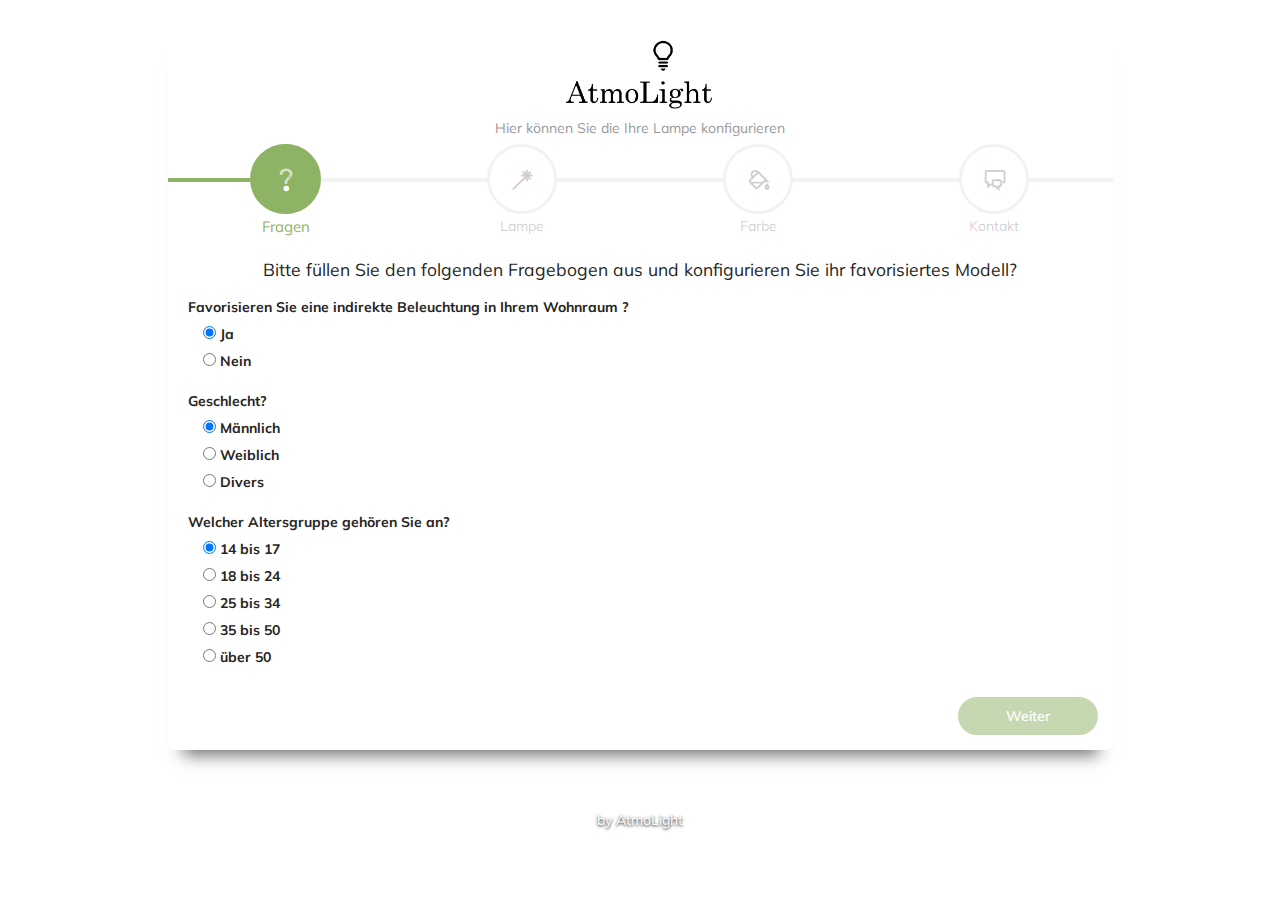
==== workshop.html @ 90f5ff33 "Create workshop.html" ====
<!doctype html>
<html lang="en">
<head>
	<meta charset="utf-8" />
	<meta http-equiv="X-UA-Compatible" content="IE=edge,chrome=1" />
	<link rel="icon" type="image/png" href="assets/img/favicon.png" />
	<title></title>
	<meta content='width=device-width, initial-scale=1.0, maximum-scale=1.0, user-scalable=0' name='viewport' />
    <meta name="viewport" content="width=device-width" />
    <link href="assets/css/bootstrap.min.css" rel="stylesheet" />
	<link href="assets/css/paper-bootstrap-wizard.css" rel="stylesheet" />
    <link href="https://netdna.bootstrapcdn.com/font-awesome/4.4.0/css/font-awesome.css" rel="stylesheet">
	<link href='https://fonts.googleapis.com/css?family=Muli:400,300' rel='stylesheet' type='text/css'>
	<style type="text/css">
		.form-check{
			padding-left: 15px;
		}
	</style>
	<link href="assets/css/themify-icons.css" rel="stylesheet">
	</head>
	<body>
	<div class="image-container set-full-height" style="background-image: url('assets/img/bg.png')">
	    <div class="container">
	        <div class="row">
		        <div class="col-sm-10 col-sm-offset-1">
		            <div class="wizard-container">
		                <div class="card wizard-card" data-color="red" id="wizard">
		                <form action="" method="">
		                    	<div class="wizard-header">
		                        	<div style="text-align: center;padding-bottom: 10px"><img src="assets/img/logos.png" width="150"></div>
		                        	
		                        	<p class="category">Hier können Sie die Ihre Lampe konfigurieren</p>
		                    	</div>
								<div class="wizard-navigation">
									<div class="progress-with-circle">
									    <div class="progress-bar" role="progressbar" aria-valuenow="1" aria-valuemin="1" aria-valuemax="4" style="width: 15%;"></div>
									</div>
									<ul>
										<li>
											<a href="#fragen" data-toggle="tab">
												<div class="icon-circle">
													<i class="ti-help"></i>
												</div>
												Fragen
											</a>
										</li>
			                            <li>
											<a href="#lampes" data-toggle="tab">
												<div class="icon-circle">
													<i class="ti-wand"></i>
												</div>
												Lampe
											</a>
										</li>
			                            <li>
											<a href="#farbe" data-toggle="tab">
												<div class="icon-circle">
													<i class="ti-paint-bucket"></i>
												</div>
												Farbe
											</a>
										</li>
			                            <li>
											<a href="#contact" data-toggle="tab">
												<div class="icon-circle">
													<i class="ti-comments"></i>
												</div>
												Kontakt
											</a>
										</li>
			                        </ul>
								</div>
		                        <div class="tab-content">
    	                        	<div class="tab-pane" id="fragen">
    	                                <h5 class="info-text">Bitte füllen Sie den folgenden Fragebogen aus und konfigurieren Sie ihr favorisiertes Modell?</h5>
    	                                <div class="row">
    	                                    <div class="col-sm-12">
    	                                    	<div class="form-group">
    	                                    	  	<label>Favorisieren Sie eine indirekte Beleuchtung in Ihrem Wohnraum ?</label>
			                                    	<div class="form-check">
			                                    		<input class="form-check-input" type="radio" name="Favorisieren" id="ja" value="ja" checked>
			                                    	    <label class="form-check-label" for="ja">
			                                    	      Ja
			                                    	    </label>
			                                    	</div>
			                                    	<div class="form-check">
			                                    		<input class="form-check-input" type="radio" name="Favorisieren" id="nein" value="nein">
			                                    	    <label class="form-check-label" for="nein">
			                                    	      Nein
			                                    	    </label>
			                                    	</div>
			                                    </div>
			                                <div class="form-group">
    	                                    	  	<label>Geschlecht?</label>
			                                    	<div class="form-check">
			                                    		<input class="form-check-input" type="radio" name="Geschlecht" id="Männlich" value="Männlich" checked>
			                                    	    <label class="form-check-label" for="Männlich">
			                                    	      Männlich
			                                    	    </label>
			                                    	</div>
			                                    	<div class="form-check">
			                                    		<input class="form-check-input" type="radio" name="Geschlecht" id="Weiblich" value="Weiblich">
			                                    	    <label class="form-check-label" for="Weiblich">
			                                    	      Weiblich
			                                    	    </label>
			                                    	</div>
			                                    	<div class="form-check">
			                                    		<input class="form-check-input" type="radio" name="Geschlecht" id="Divers" value="Divers">
			                                    	    <label class="form-check-label" for="Divers">
			                                    	      Divers
			                                    	    </label>
			                                    	</div>
			                                </div> 
			                                <div class="form-group">
	                                    	  	<label>Welcher Altersgruppe gehören Sie an?</label>
		                                    	<div class="form-check">
		                                    		<input class="form-check-input" type="radio" name="Altersgruppe" id="one" value="14 bis 17" checked>
		                                    	    <label class="form-check-label" for="one">
		                                    	      14 bis 17
		                                    	    </label>
		                                    	</div>
		                                    	<div class="form-check">
		                                    		<input class="form-check-input" type="radio" name="Altersgruppe" id="two" value="18 bis 24">
		                                    	    <label class="form-check-label" for="two">
		                                    	      18 bis 24
		                                    	    </label>
		                                    	</div>
		                                    	<div class="form-check">
		                                    		<input class="form-check-input" type="radio" name="Altersgruppe" id="three" value="25 bis 34">
		                                    	    <label class="form-check-label" for="three">
		                                    	      25 bis 34
		                                    	    </label>
		                                    	</div>
		                                    	<div class="form-check">
		                                    		<input class="form-check-input" type="radio" name="Altersgruppe" id="four" value="35 bis 50">
		                                    	    <label class="form-check-label" for="four">
		                                    	      35 bis 50
		                                    	    </label>
		                                    	</div>
		                                    	<div class="form-check">
		                                    		<input class="form-check-input" type="radio" name="Altersgruppe" id="five" value="über 50">
		                                    	    <label class="form-check-label" for="five">
		                                    	      über 50
		                                    	    </label>
		                                    	</div>

		                                    </div> 			                                    
    	                                    </div>
    	                                </div>
    	                            </div>
		                        	<div class="tab-pane" id="lampes">
		                                <h5 class="info-text">Welches Modell gefällt Ihnen am besten?</h5>
		                                <div class="row">
		                                    <div class="col-sm-12">
		                                        <div class="col-sm-4">
													<div class="choice choix" data-toggle="wizard-radio" id="pic1">
		                                                <input type="radio" name="lampes" value="Må bra">
		                                                <div class="card card-checkboxes card-hover-effect">
		                                                    <img src="assets/img/Unbenannt.png" width="90" height="270">
															<p>Må bra</p>
		                                                </div>
		                                            </div>
		                                        </div>
		                                        <div class="col-sm-4">
													<div class="choice choix" data-toggle="wizard-radio" id="pic2">
		                                                <input type="radio" name="lampes" value="Skog">
		                                                <div class="card card-checkboxes card-hover-effect">
		                                                    <img src="assets/img/Unbenannt2.png" width="90" height="270">
															<p>Skog</p>
		                                                </div>
		                                            </div>
		                                        </div>
		                                        <div class="col-sm-4">
													<div class="choice choix" data-toggle="wizard-radio" id="pic3">
		                                                <input type="radio" name="lampes" value="Träd">
		                                                <div class="card card-checkboxes card-hover-effect">
		                                                    <img src="assets/img/Unbenannt3.png" width="90" height="270">
															<p>Träd</p>
		                                                </div>
		                                            </div>
		                                        </div>
		                                    </div>
		                                </div>
		                            </div>
		                            <div class="tab-pane" id="farbe">
		                                <div class="row">
		                                    <div class="col-sm-12">
		                                        <div class="col-sm-4"  id="mychoice" style="margin-top: 50px"></div>
		                                        <div class="col-sm-8">
		                               			 <h5 class="info-text">Welche Farbe soll der Lampenschirm haben?</h5>
			                                        <div class="col-sm-4">
														<div class="choice head" data-toggle="wizard-radio">
			                                                <input type="radio" name="headcolor" value="Grau">
			                                                <div class="card card-checkboxes card-hover-effect">
			                                                    <img src="assets/img/Grau.jpg" width="80" height="80">
																<p>Grau</p>
			                                                </div>
			                                            </div>
			                                        </div>
			                                        <div class="col-sm-4">
														<div class="choice head" data-toggle="wizard-radio">
			                                                <input type="radio" name="headcolor" value="Beige">
			                                                <div class="card card-checkboxes card-hover-effect">
			                                                    <img src="assets/img/Beige.jpg" width="80" height="80">
																<p>Beige</p>
			                                                </div>
			                                            </div>
			                                        </div>
			                                        <div class="col-sm-4">
														<div class="choice head" data-toggle="wizard-radio">
			                                                <input type="radio" name="headcolor" value="Weiß">
			                                                <div class="card card-checkboxes card-hover-effect">
			                                                    <img src="assets/img/Weiß.jpg" width="80" height="80">
																<p>Weiß</p>
			                                                </div>
			                                            </div>
			                                        </div>
		                                		<h5 class="info-text">Welche Holzart favorisieren Sie? </h5>
			                                        <div class="col-sm-4">
														<div class="choice leg" data-toggle="wizard-radio">
			                                                <input type="radio" name="legcolor" value="Rosenholz">
			                                                <div class="card card-checkboxes card-hover-effect">
			                                                    <img src="assets/img/Rosenholz.jpg" width="80" height="80">
																<p>Rosenholz</p>
			                                                </div>
			                                            </div>
			                                        </div>
			                                        <div class="col-sm-4">
														<div class="choice leg" data-toggle="wizard-radio">
			                                                <input type="radio" name="legcolor" value="Walnussholz">
			                                                <div class="card card-checkboxes card-hover-effect">
			                                                    <img src="assets/img/Walnussholz.jpg" width="80" height="80">
																<p>Walnussholz</p>
			                                                </div>
			                                            </div>
			                                        </div>
			                                        <div class="col-sm-4">
														<div class="choice leg" data-toggle="wizard-radio">
			                                                <input type="radio" name="legcolor" value="Kirschholz">
			                                                <div class="card card-checkboxes card-hover-effect">
			                                                    <img src="assets/img/Kirschholz.jpg" width="80" height="80">
																<p>Kirschholz</p>
			                                                </div>
			                                            </div>
			                                        </div>
		                                        </div>
		                                    </div>
		                                </div>
		                            </div>
		                            <div class="tab-pane" id="contact">
		                                <div class="row">
		                                    <h5 class="info-text"> Erhalten Sie ein individuelles Angebot. </h5>
		                                    <h5 class="info-text">
		                                    	
		                                    </h5>
		                                    <div class="col-sm-4 col-sm-offset-1">
		                                    	<div><label style="padding-right: 5px">Modell : </label><span style="color: #9A9A9A;font-size: 16px;padding-right: 25px" id="lmp"></span></div>
		                                    	<div><label style="padding-right: 5px">Farbe Lampenschrim : </label> <span style="color: #9A9A9A;font-size: 16px;padding-right: 25px" id="lf"></span></div>
		                                    	<div><label style="padding-right: 5px">Holzart Lampenstativ : </label> <span style="color: #9A9A9A;font-size: 16px;padding-right: 25px" id="hf"></span></div>
		                                        <div class="form-group">
		                                        	<br>
		                                            <label>Name</label>
		                                            <input type="text" name="name" id="name" class="form-control" placeholder="Name">
		                                        </div>
		                                        <div class="form-group">
		                                            <label>Email</label>
		                                            <input type="email" name="email" id="email" class="form-control" placeholder="E-mail">
		                                        </div>
		                                        <div class="form-group">
		                                            <input type="checkbox" name="newsletter" id="newsletter" value="true"> 
													<label for="newsletter"> Newsletter</label>
		                                        </div>
		                                    </div>
		                                    <div class="col-sm-4 col-sm-offset-1">
		                                    	<div id="finalProduct"></div>
		                                    </div>
		                                </div>
		                            </div>
		                        </div>
		                        <div class="wizard-footer">
	                            	<div class="pull-right">
	                                    <input type='button' class='btn btn-next btn-fill btn-danger btn-wd' name='next' disabled="disabled" value='Weiter' />
	                                    <input type='button' class='btn btn-finish btn-fill btn-danger btn-wd finish' name='finish' disabled="disabled" value='Beenden' />
									</div>
	                                <div class="pull-left">
	                                    <input type='button' class='btn btn-previous btn-default btn-wd' name='previous' value='Zurück' />
	                                </div>
	                                <div class="clearfix"></div>
		                        </div>
		                    </form>
		                </div>
		            </div> 
		        </div>
	        </div> 
	    </div> 
		<div class="footer">
	        <div class="container text-center">
	             by AtmoLight</a>
	        </div>
	    </div>
	</div>
</body>

	<script src="assets/js/jquery-2.2.4.min.js" type="text/javascript"></script>
	<script src="assets/js/bootstrap.min.js" type="text/javascript"></script>
	<script src="assets/js/jquery.bootstrap.wizard.js" type="text/javascript"></script>
	<script src="assets/js/paper-bootstrap-wizard.js" type="text/javascript"></script>
	<script src="assets/js/jquery.validate.min.js" type="text/javascript"></script>

</html>
---- assets/css/themify-icons.css ----
@font-face {
	font-family: 'themify';
	src:url('../fonts/themify.eot?-fvbane');
	src:url('../fonts/themify.eot?#iefix-fvbane') format('embedded-opentype'),
		url('../fonts/themify.woff?-fvbane') format('woff'),
		url('../fonts/themify.ttf?-fvbane') format('truetype'),
		url('../fonts/themify.svg?-fvbane#themify') format('svg');
	font-weight: normal;
	font-style: normal;
}

[class^="ti-"], [class*=" ti-"] {
	font-family: 'themify';
	speak: none;
	font-style: normal;
	font-weight: bold;
	font-variant: normal;
	text-transform: none;
	line-height: 1;

	/* Better Font Rendering =========== */
	-webkit-font-smoothing: antialiased;
	-moz-osx-font-smoothing: grayscale;
}

.ti-wand:before {
	content: "\e600";
}
.ti-volume:before {
	content: "\e601";
}
.ti-user:before {
	content: "\e602";
}
.ti-unlock:before {
	content: "\e603";
}
.ti-unlink:before {
	content: "\e604";
}
.ti-trash:before {
	content: "\e605";
}
.ti-thought:before {
	content: "\e606";
}
.ti-target:before {
	content: "\e607";
}
.ti-tag:before {
	content: "\e608";
}
.ti-tablet:before {
	content: "\e609";
}
.ti-star:before {
	content: "\e60a";
}
.ti-spray:before {
	content: "\e60b";
}
.ti-signal:before {
	content: "\e60c";
}
.ti-shopping-cart:before {
	content: "\e60d";
}
.ti-shopping-cart-full:before {
	content: "\e60e";
}
.ti-settings:before {
	content: "\e60f";
}
.ti-search:before {
	content: "\e610";
}
.ti-zoom-in:before {
	content: "\e611";
}
.ti-zoom-out:before {
	content: "\e612";
}
.ti-cut:before {
	content: "\e613";
}
.ti-ruler:before {
	content: "\e614";
}
.ti-ruler-pencil:before {
	content: "\e615";
}
.ti-ruler-alt:before {
	content: "\e616";
}
.ti-bookmark:before {
	content: "\e617";
}
.ti-bookmark-alt:before {
	content: "\e618";
}
.ti-reload:before {
	content: "\e619";
}
.ti-plus:before {
	content: "\e61a";
}
.ti-pin:before {
	content: "\e61b";
}
.ti-pencil:before {
	content: "\e61c";
}
.ti-pencil-alt:before {
	content: "\e61d";
}
.ti-paint-roller:before {
	content: "\e61e";
}
.ti-paint-bucket:before {
	content: "\e61f";
}
.ti-na:before {
	content: "\e620";
}
.ti-mobile:before {
	content: "\e621";
}
.ti-minus:before {
	content: "\e622";
}
.ti-medall:before {
	content: "\e623";
}
.ti-medall-alt:before {
	content: "\e624";
}
.ti-marker:before {
	content: "\e625";
}
.ti-marker-alt:before {
	content: "\e626";
}
.ti-arrow-up:before {
	content: "\e627";
}
.ti-arrow-right:before {
	content: "\e628";
}
.ti-arrow-left:before {
	content: "\e629";
}
.ti-arrow-down:before {
	content: "\e62a";
}
.ti-lock:before {
	content: "\e62b";
}
.ti-location-arrow:before {
	content: "\e62c";
}
.ti-link:before {
	content: "\e62d";
}
.ti-layout:before {
	content: "\e62e";
}
.ti-layers:before {
	content: "\e62f";
}
.ti-layers-alt:before {
	content: "\e630";
}
.ti-key:before {
	content: "\e631";
}
.ti-import:before {
	content: "\e632";
}
.ti-image:before {
	content: "\e633";
}
.ti-heart:before {
	content: "\e634";
}
.ti-heart-broken:before {
	content: "\e635";
}
.ti-hand-stop:before {
	content: "\e636";
}
.ti-hand-open:before {
	content: "\e637";
}
.ti-hand-drag:before {
	content: "\e638";
}
.ti-folder:before {
	content: "\e639";
}
.ti-flag:before {
	content: "\e63a";
}
.ti-flag-alt:before {
	content: "\e63b";
}
.ti-flag-alt-2:before {
	content: "\e63c";
}
.ti-eye:before {
	content: "\e63d";
}
.ti-export:before {
	content: "\e63e";
}
.ti-exchange-vertical:before {
	content: "\e63f";
}
.ti-desktop:before {
	content: "\e640";
}
.ti-cup:before {
	content: "\e641";
}
.ti-crown:before {
	content: "\e642";
}
.ti-comments:before {
	content: "\e643";
}
.ti-comment:before {
	content: "\e644";
}
.ti-comment-alt:before {
	content: "\e645";
}
.ti-close:before {
	content: "\e646";
}
.ti-clip:before {
	content: "\e647";
}
.ti-angle-up:before {
	content: "\e648";
}
.ti-angle-right:before {
	content: "\e649";
}
.ti-angle-left:before {
	content: "\e64a";
}
.ti-angle-down:before {
	content: "\e64b";
}
.ti-check:before {
	content: "\e64c";
}
.ti-check-box:before {
	content: "\e64d";
}
.ti-camera:before {
	content: "\e64e";
}
.ti-announcement:before {
	content: "\e64f";
}
.ti-brush:before {
	content: "\e650";
}
.ti-briefcase:before {
	content: "\e651";
}
.ti-bolt:before {
	content: "\e652";
}
.ti-bolt-alt:before {
	content: "\e653";
}
.ti-blackboard:before {
	content: "\e654";
}
.ti-bag:before {
	content: "\e655";
}
.ti-move:before {
	content: "\e656";
}
.ti-arrows-vertical:before {
	content: "\e657";
}
.ti-arrows-horizontal:before {
	content: "\e658";
}
.ti-fullscreen:before {
	content: "\e659";
}
.ti-arrow-top-right:before {
	content: "\e65a";
}
.ti-arrow-top-left:before {
	content: "\e65b";
}
.ti-arrow-circle-up:before {
	content: "\e65c";
}
.ti-arrow-circle-right:before {
	content: "\e65d";
}
.ti-arrow-circle-left:before {
	content: "\e65e";
}
.ti-arrow-circle-down:before {
	content: "\e65f";
}
.ti-angle-double-up:before {
	content: "\e660";
}
.ti-angle-double-right:before {
	content: "\e661";
}
.ti-angle-double-left:before {
	content: "\e662";
}
.ti-angle-double-down:before {
	content: "\e663";
}
.ti-zip:before {
	content: "\e664";
}
.ti-world:before {
	content: "\e665";
}
.ti-wheelchair:before {
	content: "\e666";
}
.ti-view-list:before {
	content: "\e667";
}
.ti-view-list-alt:before {
	content: "\e668";
}
.ti-view-grid:before {
	content: "\e669";
}
.ti-uppercase:before {
	content: "\e66a";
}
.ti-upload:before {
	content: "\e66b";
}
.ti-underline:before {
	content: "\e66c";
}
.ti-truck:before {
	content: "\e66d";
}
.ti-timer:before {
	content: "\e66e";
}
.ti-ticket:before {
	content: "\e66f";
}
.ti-thumb-up:before {
	content: "\e670";
}
.ti-thumb-down:before {
	content: "\e671";
}
.ti-text:before {
	content: "\e672";
}
.ti-stats-up:before {
	content: "\e673";
}
.ti-stats-down:before {
	content: "\e674";
}
.ti-split-v:before {
	content: "\e675";
}
.ti-split-h:before {
	content: "\e676";
}
.ti-smallcap:before {
	content: "\e677";
}
.ti-shine:before {
	content: "\e678";
}
.ti-shift-right:before {
	content: "\e679";
}
.ti-shift-left:before {
	content: "\e67a";
}
.ti-shield:before {
	content: "\e67b";
}
.ti-notepad:before {
	content: "\e67c";
}
.ti-server:before {
	content: "\e67d";
}
.ti-quote-right:before {
	content: "\e67e";
}
.ti-quote-left:before {
	content: "\e67f";
}
.ti-pulse:before {
	content: "\e680";
}
.ti-printer:before {
	content: "\e681";
}
.ti-power-off:before {
	content: "\e682";
}
.ti-plug:before {
	content: "\e683";
}
.ti-pie-chart:before {
	content: "\e684";
}
.ti-paragraph:before {
	content: "\e685";
}
.ti-panel:before {
	content: "\e686";
}
.ti-package:before {
	content: "\e687";
}
.ti-music:before {
	content: "\e688";
}
.ti-music-alt:before {
	content: "\e689";
}
.ti-mouse:before {
	content: "\e68a";
}
.ti-mouse-alt:before {
	content: "\e68b";
}
.ti-money:before {
	content: "\e68c";
}
.ti-microphone:before {
	content: "\e68d";
}
.ti-menu:before {
	content: "\e68e";
}
.ti-menu-alt:before {
	content: "\e68f";
}
.ti-map:before {
	content: "\e690";
}
.ti-map-alt:before {
	content: "\e691";
}
.ti-loop:before {
	content: "\e692";
}
.ti-location-pin:before {
	content: "\e693";
}
.ti-list:before {
	content: "\e694";
}
.ti-light-bulb:before {
	content: "\e695";
}
.ti-Italic:before {
	content: "\e696";
}
.ti-info:before {
	content: "\e697";
}
.ti-infinite:before {
	content: "\e698";
}
.ti-id-badge:before {
	content: "\e699";
}
.ti-hummer:before {
	content: "\e69a";
}
.ti-home:before {
	content: "\e69b";
}
.ti-help:before {
	content: "\e69c";
}
.ti-headphone:before {
	content: "\e69d";
}
.ti-harddrives:before {
	content: "\e69e";
}
.ti-harddrive:before {
	content: "\e69f";
}
.ti-gift:before {
	content: "\e6a0";
}
.ti-game:before {
	content: "\e6a1";
}
.ti-filter:before {
	content: "\e6a2";
}
.ti-files:before {
	content: "\e6a3";
}
.ti-file:before {
	content: "\e6a4";
}
.ti-eraser:before {
	content: "\e6a5";
}
.ti-envelope:before {
	content: "\e6a6";
}
.ti-download:before {
	content: "\e6a7";
}
.ti-direction:before {
	content: "\e6a8";
}
.ti-direction-alt:before {
	content: "\e6a9";
}
.ti-dashboard:before {
	content: "\e6aa";
}
.ti-control-stop:before {
	content: "\e6ab";
}
.ti-control-shuffle:before {
	content: "\e6ac";
}
.ti-control-play:before {
	content: "\e6ad";
}
.ti-control-pause:before {
	content: "\e6ae";
}
.ti-control-forward:before {
	content: "\e6af";
}
.ti-control-backward:before {
	content: "\e6b0";
}
.ti-cloud:before {
	content: "\e6b1";
}
.ti-cloud-up:before {
	content: "\e6b2";
}
.ti-cloud-down:before {
	content: "\e6b3";
}
.ti-clipboard:before {
	content: "\e6b4";
}
.ti-car:before {
	content: "\e6b5";
}
.ti-calendar:before {
	content: "\e6b6";
}
.ti-book:before {
	content: "\e6b7";
}
.ti-bell:before {
	content: "\e6b8";
}
.ti-basketball:before {
	content: "\e6b9";
}
.ti-bar-chart:before {
	content: "\e6ba";
}
.ti-bar-chart-alt:before {
	content: "\e6bb";
}
.ti-back-right:before {
	content: "\e6bc";
}
.ti-back-left:before {
	content: "\e6bd";
}
.ti-arrows-corner:before {
	content: "\e6be";
}
.ti-archive:before {
	content: "\e6bf";
}
.ti-anchor:before {
	content: "\e6c0";
}
.ti-align-right:before {
	content: "\e6c1";
}
.ti-align-left:before {
	content: "\e6c2";
}
.ti-align-justify:before {
	content: "\e6c3";
}
.ti-align-center:before {
	content: "\e6c4";
}
.ti-alert:before {
	content: "\e6c5";
}
.ti-alarm-clock:before {
	content: "\e6c6";
}
.ti-agenda:before {
	content: "\e6c7";
}
.ti-write:before {
	content: "\e6c8";
}
.ti-window:before {
	content: "\e6c9";
}
.ti-widgetized:before {
	content: "\e6ca";
}
.ti-widget:before {
	content: "\e6cb";
}
.ti-widget-alt:before {
	content: "\e6cc";
}
.ti-wallet:before {
	content: "\e6cd";
}
.ti-video-clapper:before {
	content: "\e6ce";
}
.ti-video-camera:before {
	content: "\e6cf";
}
.ti-vector:before {
	content: "\e6d0";
}
.ti-themify-logo:before {
	content: "\e6d1";
}
.ti-themify-favicon:before {
	content: "\e6d2";
}
.ti-themify-favicon-alt:before {
	content: "\e6d3";
}
.ti-support:before {
	content: "\e6d4";
}
.ti-stamp:before {
	content: "\e6d5";
}
.ti-split-v-alt:before {
	content: "\e6d6";
}
.ti-slice:before {
	content: "\e6d7";
}
.ti-shortcode:before {
	content: "\e6d8";
}
.ti-shift-right-alt:before {
	content: "\e6d9";
}
.ti-shift-left-alt:before {
	content: "\e6da";
}
.ti-ruler-alt-2:before {
	content: "\e6db";
}
.ti-receipt:before {
	content: "\e6dc";
}
.ti-pin2:before {
	content: "\e6dd";
}
.ti-pin-alt:before {
	content: "\e6de";
}
.ti-pencil-alt2:before {
	content: "\e6df";
}
.ti-palette:before {
	content: "\e6e0";
}
.ti-more:before {
	content: "\e6e1";
}
.ti-more-alt:before {
	content: "\e6e2";
}
.ti-microphone-alt:before {
	content: "\e6e3";
}
.ti-magnet:before {
	content: "\e6e4";
}
.ti-line-double:before {
	content: "\e6e5";
}
.ti-line-dotted:before {
	content: "\e6e6";
}
.ti-line-dashed:before {
	content: "\e6e7";
}
.ti-layout-width-full:before {
	content: "\e6e8";
}
.ti-layout-width-default:before {
	content: "\e6e9";
}
.ti-layout-width-default-alt:before {
	content: "\e6ea";
}
.ti-layout-tab:before {
	content: "\e6eb";
}
.ti-layout-tab-window:before {
	content: "\e6ec";
}
.ti-layout-tab-v:before {
	content: "\e6ed";
}
.ti-layout-tab-min:before {
	content: "\e6ee";
}
.ti-layout-slider:before {
	content: "\e6ef";
}
.ti-layout-slider-alt:before {
	content: "\e6f0";
}
.ti-layout-sidebar-right:before {
	content: "\e6f1";
}
.ti-layout-sidebar-none:before {
	content: "\e6f2";
}
.ti-layout-sidebar-left:before {
	content: "\e6f3";
}
.ti-layout-placeholder:before {
	content: "\e6f4";
}
.ti-layout-menu:before {
	content: "\e6f5";
}
.ti-layout-menu-v:before {
	content: "\e6f6";
}
.ti-layout-menu-separated:before {
	content: "\e6f7";
}
.ti-layout-menu-full:before {
	content: "\e6f8";
}
.ti-layout-media-right-alt:before {
	content: "\e6f9";
}
.ti-layout-media-right:before {
	content: "\e6fa";
}
.ti-layout-media-overlay:before {
	content: "\e6fb";
}
.ti-layout-media-overlay-alt:before {
	content: "\e6fc";
}
.ti-layout-media-overlay-alt-2:before {
	content: "\e6fd";
}
.ti-layout-media-left-alt:before {
	content: "\e6fe";
}
.ti-layout-media-left:before {
	content: "\e6ff";
}
.ti-layout-media-center-alt:before {
	content: "\e700";
}
.ti-layout-media-center:before {
	content: "\e701";
}
.ti-layout-list-thumb:before {
	content: "\e702";
}
.ti-layout-list-thumb-alt:before {
	content: "\e703";
}
.ti-layout-list-post:before {
	content: "\e704";
}
.ti-layout-list-large-image:before {
	content: "\e705";
}
.ti-layout-line-solid:before {
	content: "\e706";
}
.ti-layout-grid4:before {
	content: "\e707";
}
.ti-layout-grid3:before {
	content: "\e708";
}
.ti-layout-grid2:before {
	content: "\e709";
}
.ti-layout-grid2-thumb:before {
	content: "\e70a";
}
.ti-layout-cta-right:before {
	content: "\e70b";
}
.ti-layout-cta-left:before {
	content: "\e70c";
}
.ti-layout-cta-center:before {
	content: "\e70d";
}
.ti-layout-cta-btn-right:before {
	content: "\e70e";
}
.ti-layout-cta-btn-left:before {
	content: "\e70f";
}
.ti-layout-column4:before {
	content: "\e710";
}
.ti-layout-column3:before {
	content: "\e711";
}
.ti-layout-column2:before {
	content: "\e712";
}
.ti-layout-accordion-separated:before {
	content: "\e713";
}
.ti-layout-accordion-merged:before {
	content: "\e714";
}
.ti-layout-accordion-list:before {
	content: "\e715";
}
.ti-ink-pen:before {
	content: "\e716";
}
.ti-info-alt:before {
	content: "\e717";
}
.ti-help-alt:before {
	content: "\e718";
}
.ti-headphone-alt:before {
	content: "\e719";
}
.ti-hand-point-up:before {
	content: "\e71a";
}
.ti-hand-point-right:before {
	content: "\e71b";
}
.ti-hand-point-left:before {
	content: "\e71c";
}
.ti-hand-point-down:before {
	content: "\e71d";
}
.ti-gallery:before {
	content: "\e71e";
}
.ti-face-smile:before {
	content: "\e71f";
}
.ti-face-sad:before {
	content: "\e720";
}
.ti-credit-card:before {
	content: "\e721";
}
.ti-control-skip-forward:before {
	content: "\e722";
}
.ti-control-skip-backward:before {
	content: "\e723";
}
.ti-control-record:before {
	content: "\e724";
}
.ti-control-eject:before {
	content: "\e725";
}
.ti-comments-smiley:before {
	content: "\e726";
}
.ti-brush-alt:before {
	content: "\e727";
}
.ti-youtube:before {
	content: "\e728";
}
.ti-vimeo:before {
	content: "\e729";
}
.ti-twitter:before {
	content: "\e72a";
}
.ti-time:before {
	content: "\e72b";
}
.ti-tumblr:before {
	content: "\e72c";
}
.ti-skype:before {
	content: "\e72d";
}
.ti-share:before {
	content: "\e72e";
}
.ti-share-alt:before {
	content: "\e72f";
}
.ti-rocket:before {
	content: "\e730";
}
.ti-pinterest:before {
	content: "\e731";
}
.ti-new-window:before {
	content: "\e732";
}
.ti-microsoft:before {
	content: "\e733";
}
.ti-list-ol:before {
	content: "\e734";
}
.ti-linkedin:before {
	content: "\e735";
}
.ti-layout-sidebar-2:before {
	content: "\e736";
}
.ti-layout-grid4-alt:before {
	content: "\e737";
}
.ti-layout-grid3-alt:before {
	content: "\e738";
}
.ti-layout-grid2-alt:before {
	content: "\e739";
}
.ti-layout-column4-alt:before {
	content: "\e73a";
}
.ti-layout-column3-alt:before {
	content: "\e73b";
}
.ti-layout-column2-alt:before {
	content: "\e73c";
}
.ti-instagram:before {
	content: "\e73d";
}
.ti-google:before {
	content: "\e73e";
}
.ti-github:before {
	content: "\e73f";
}
.ti-flickr:before {
	content: "\e740";
}
.ti-facebook:before {
	content: "\e741";
}
.ti-dropbox:before {
	content: "\e742";
}
.ti-dribbble:before {
	content: "\e743";
}
.ti-apple:before {
	content: "\e744";
}
.ti-android:before {
	content: "\e745";
}
.ti-save:before {
	content: "\e746";
}
.ti-save-alt:before {
	content: "\e747";
}
.ti-yahoo:before {
	content: "\e748";
}
.ti-wordpress:before {
	content: "\e749";
}
.ti-vimeo-alt:before {
	content: "\e74a";
}
.ti-twitter-alt:before {
	content: "\e74b";
}
.ti-tumblr-alt:before {
	content: "\e74c";
}
.ti-trello:before {
	content: "\e74d";
}
.ti-stack-overflow:before {
	content: "\e74e";
}
.ti-soundcloud:before {
	content: "\e74f";
}
.ti-sharethis:before {
	content: "\e750";
}
.ti-sharethis-alt:before {
	content: "\e751";
}
.ti-reddit:before {
	content: "\e752";
}
.ti-pinterest-alt:before {
	content: "\e753";
}
.ti-microsoft-alt:before {
	content: "\e754";
}
.ti-linux:before {
	content: "\e755";
}
.ti-jsfiddle:before {
	content: "\e756";
}
.ti-joomla:before {
	content: "\e757";
}
.ti-html5:before {
	content: "\e758";
}
.ti-flickr-alt:before {
	content: "\e759";
}
.ti-email:before {
	content: "\e75a";
}
.ti-drupal:before {
	content: "\e75b";
}
.ti-dropbox-alt:before {
	content: "\e75c";
}
.ti-css3:before {
	content: "\e75d";
}
.ti-rss:before {
	content: "\e75e";
}
.ti-rss-alt:before {
	content: "\e75f";
}
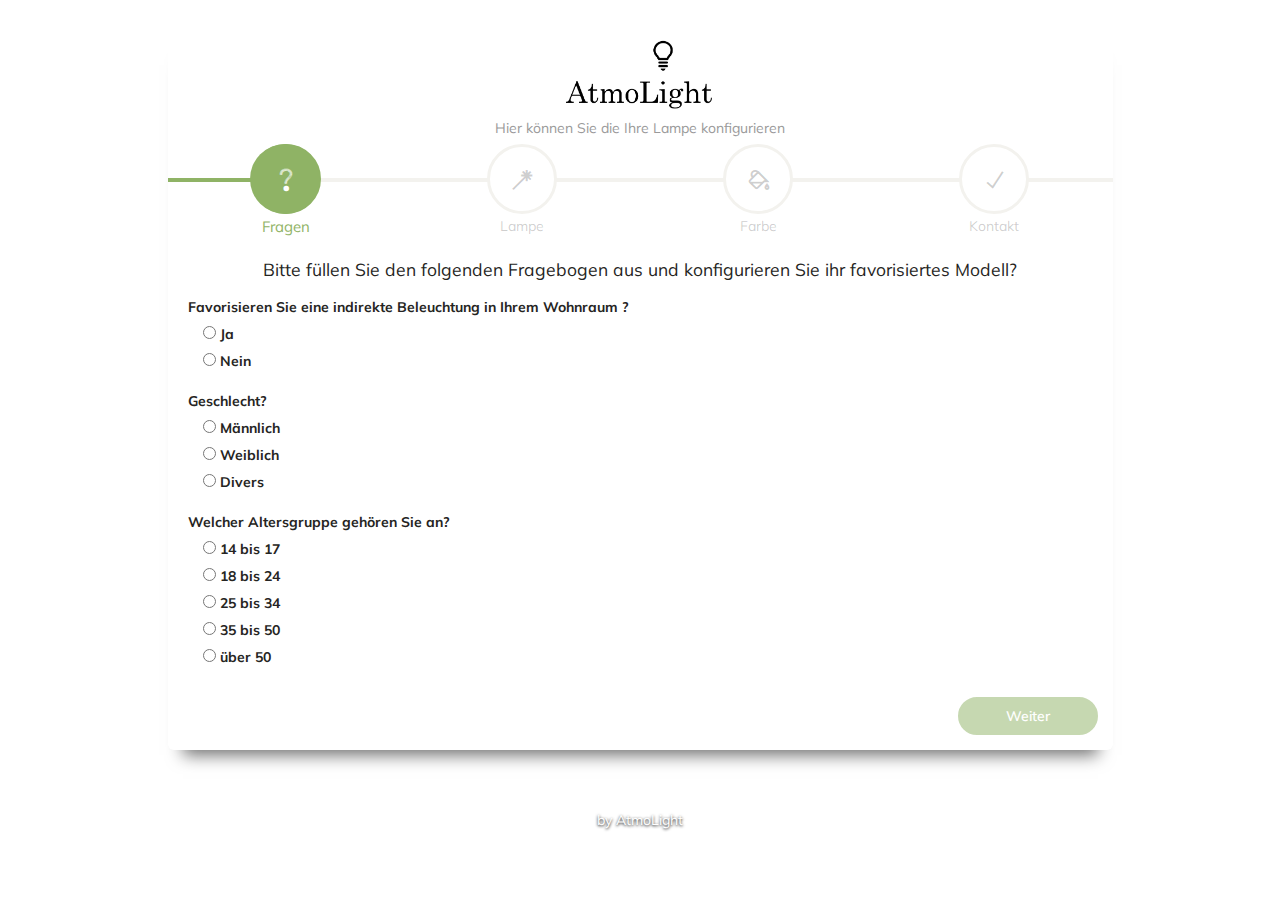
==== commit c07f7df6: "some fix" ====
--- a/workshop.html
+++ b/workshop.html
@@ -63,7 +63,7 @@
 			                            <li>
 											<a href="#contact" data-toggle="tab">
 												<div class="icon-circle">
-													<i class="ti-comments"></i>
+													<i class="ti-check"></i>
 												</div>
 												Kontakt
 											</a>
@@ -77,74 +77,73 @@
     	                                    <div class="col-sm-12">
     	                                    	<div class="form-group">
     	                                    	  	<label>Favorisieren Sie eine indirekte Beleuchtung in Ihrem Wohnraum ?</label>
-			                                    	<div class="form-check">
-			                                    		<input class="form-check-input" type="radio" name="Favorisieren" id="ja" value="ja" checked>
+			                                    	<div class="form-check Favorisieren"  data-toggle="wizard-radio">
+			                                    		<input class="form-check-input" type="radio" name="Favorisieren" id="ja" value="ja">
 			                                    	    <label class="form-check-label" for="ja">
 			                                    	      Ja
 			                                    	    </label>
 			                                    	</div>
-			                                    	<div class="form-check">
+			                                    	<div class="form-check Favorisieren" data-toggle="wizard-radio">
 			                                    		<input class="form-check-input" type="radio" name="Favorisieren" id="nein" value="nein">
 			                                    	    <label class="form-check-label" for="nein">
 			                                    	      Nein
 			                                    	    </label>
 			                                    	</div>
 			                                    </div>
-			                                <div class="form-group">
-    	                                    	  	<label>Geschlecht?</label>
-			                                    	<div class="form-check">
-			                                    		<input class="form-check-input" type="radio" name="Geschlecht" id="Männlich" value="Männlich" checked>
-			                                    	    <label class="form-check-label" for="Männlich">
-			                                    	      Männlich
-			                                    	    </label>
-			                                    	</div>
-			                                    	<div class="form-check">
-			                                    		<input class="form-check-input" type="radio" name="Geschlecht" id="Weiblich" value="Weiblich">
-			                                    	    <label class="form-check-label" for="Weiblich">
-			                                    	      Weiblich
-			                                    	    </label>
-			                                    	</div>
-			                                    	<div class="form-check">
-			                                    		<input class="form-check-input" type="radio" name="Geschlecht" id="Divers" value="Divers">
-			                                    	    <label class="form-check-label" for="Divers">
-			                                    	      Divers
-			                                    	    </label>
-			                                    	</div>
-			                                </div> 
-			                                <div class="form-group">
-	                                    	  	<label>Welcher Altersgruppe gehören Sie an?</label>
-		                                    	<div class="form-check">
-		                                    		<input class="form-check-input" type="radio" name="Altersgruppe" id="one" value="14 bis 17" checked>
-		                                    	    <label class="form-check-label" for="one">
-		                                    	      14 bis 17
-		                                    	    </label>
-		                                    	</div>
-		                                    	<div class="form-check">
-		                                    		<input class="form-check-input" type="radio" name="Altersgruppe" id="two" value="18 bis 24">
-		                                    	    <label class="form-check-label" for="two">
-		                                    	      18 bis 24
-		                                    	    </label>
-		                                    	</div>
-		                                    	<div class="form-check">
-		                                    		<input class="form-check-input" type="radio" name="Altersgruppe" id="three" value="25 bis 34">
-		                                    	    <label class="form-check-label" for="three">
-		                                    	      25 bis 34
-		                                    	    </label>
-		                                    	</div>
-		                                    	<div class="form-check">
-		                                    		<input class="form-check-input" type="radio" name="Altersgruppe" id="four" value="35 bis 50">
-		                                    	    <label class="form-check-label" for="four">
-		                                    	      35 bis 50
-		                                    	    </label>
-		                                    	</div>
-		                                    	<div class="form-check">
-		                                    		<input class="form-check-input" type="radio" name="Altersgruppe" id="five" value="über 50">
-		                                    	    <label class="form-check-label" for="five">
-		                                    	      über 50
-		                                    	    </label>
-		                                    	</div>
-
-		                                    </div> 			                                    
+				                                <div class="form-group">
+			                                    	  	<label>Geschlecht?</label>
+				                                    	<div class="form-check Geschlecht" data-toggle="wizard-radio">
+				                                    		<input class="form-check-input" type="radio" name="Geschlecht" id="Männlich" value="Männlich">
+				                                    	    <label class="form-check-label" for="Männlich">
+				                                    	      Männlich
+				                                    	    </label>
+				                                    	</div>
+				                                    	<div class="form-check Geschlecht" data-toggle="wizard-radio">
+				                                    		<input class="form-check-input" type="radio" name="Geschlecht" id="Weiblich" value="Weiblich">
+				                                    	    <label class="form-check-label" for="Weiblich">
+				                                    	      Weiblich
+				                                    	    </label>
+				                                    	</div>
+				                                    	<div class="form-check Geschlecht" data-toggle="wizard-radio">
+				                                    		<input class="form-check-input" type="radio" name="Geschlecht" id="Divers" value="Divers">
+				                                    	    <label class="form-check-label" for="Divers">
+				                                    	      Divers
+				                                    	    </label>
+				                                    	</div>
+				                                </div> 
+				                                <div class="form-group">
+		                                    	  	<label>Welcher Altersgruppe gehören Sie an?</label>
+			                                    	<div class="form-check Altersgruppe" data-toggle="wizard-radio">
+			                                    		<input class="form-check-input" type="radio" name="Altersgruppe" id="one" value="14 bis 17">
+			                                    	    <label class="form-check-label" for="one">
+			                                    	      14 bis 17
+			                                    	    </label>
+			                                    	</div>
+			                                    	<div class="form-check Altersgruppe" data-toggle="wizard-radio">
+			                                    		<input class="form-check-input" type="radio" name="Altersgruppe" id="two" value="18 bis 24">
+			                                    	    <label class="form-check-label" for="two">
+			                                    	      18 bis 24
+			                                    	    </label>
+			                                    	</div>
+			                                    	<div class="form-check Altersgruppe"  data-toggle="wizard-radio">
+			                                    		<input class="form-check-input" type="radio" name="Altersgruppe" id="three" value="25 bis 34">
+			                                    	    <label class="form-check-label" for="three">
+			                                    	      25 bis 34
+			                                    	    </label>
+			                                    	</div>
+			                                    	<div class="form-check Altersgruppe"  data-toggle="wizard-radio">
+			                                    		<input class="form-check-input" type="radio" name="Altersgruppe" id="four" value="35 bis 50">
+			                                    	    <label class="form-check-label" for="four">
+			                                    	      35 bis 50
+			                                    	    </label>
+			                                    	</div>
+			                                    	<div class="form-check Altersgruppe"  data-toggle="wizard-radio">
+			                                    		<input class="form-check-input" type="radio" name="Altersgruppe" id="five" value="über 50">
+			                                    	    <label class="form-check-label" for="five">
+			                                    	      über 50
+			                                    	    </label>
+			                                    	</div>
+			                                    </div> 			                                    
     	                                    </div>
     	                                </div>
     	                            </div>
@@ -249,29 +248,14 @@
 		                            </div>
 		                            <div class="tab-pane" id="contact">
 		                                <div class="row">
-		                                    <h5 class="info-text"> Erhalten Sie ein individuelles Angebot. </h5>
-		                                    <h5 class="info-text">
-		                                    	
-		                                    </h5>
-		                                    <div class="col-sm-4 col-sm-offset-1">
+		                                    <h5 class="info-text"> Vielen Dank für Ihre Teilnahme! </h5>
+		                                    <div class="col-sm-4 col-sm-offset-1" style="margin-top: 15%;">
 		                                    	<div><label style="padding-right: 5px">Modell : </label><span style="color: #9A9A9A;font-size: 16px;padding-right: 25px" id="lmp"></span></div>
 		                                    	<div><label style="padding-right: 5px">Farbe Lampenschrim : </label> <span style="color: #9A9A9A;font-size: 16px;padding-right: 25px" id="lf"></span></div>
 		                                    	<div><label style="padding-right: 5px">Holzart Lampenstativ : </label> <span style="color: #9A9A9A;font-size: 16px;padding-right: 25px" id="hf"></span></div>
-		                                        <div class="form-group">
-		                                        	<br>
-		                                            <label>Name</label>
-		                                            <input type="text" name="name" id="name" class="form-control" placeholder="Name">
-		                                        </div>
-		                                        <div class="form-group">
-		                                            <label>Email</label>
-		                                            <input type="email" name="email" id="email" class="form-control" placeholder="E-mail">
-		                                        </div>
-		                                        <div class="form-group">
-		                                            <input type="checkbox" name="newsletter" id="newsletter" value="true"> 
-													<label for="newsletter"> Newsletter</label>
-		                                        </div>
 		                                    </div>
 		                                    <div class="col-sm-4 col-sm-offset-1">
+		                                    	<label for="finalProduct">Ihr favorisiertes Modell</label><br><br>
 		                                    	<div id="finalProduct"></div>
 		                                    </div>
 		                                </div>
@@ -280,7 +264,6 @@
 		                        <div class="wizard-footer">
 	                            	<div class="pull-right">
 	                                    <input type='button' class='btn btn-next btn-fill btn-danger btn-wd' name='next' disabled="disabled" value='Weiter' />
-	                                    <input type='button' class='btn btn-finish btn-fill btn-danger btn-wd finish' name='finish' disabled="disabled" value='Beenden' />
 									</div>
 	                                <div class="pull-left">
 	                                    <input type='button' class='btn btn-previous btn-default btn-wd' name='previous' value='Zurück' />
@@ -304,7 +287,7 @@
 	<script src="assets/js/jquery-2.2.4.min.js" type="text/javascript"></script>
 	<script src="assets/js/bootstrap.min.js" type="text/javascript"></script>
 	<script src="assets/js/jquery.bootstrap.wizard.js" type="text/javascript"></script>
-	<script src="assets/js/paper-bootstrap-wizard.js" type="text/javascript"></script>
+	<script src="assets/js/workshop.js" type="text/javascript"></script>
 	<script src="assets/js/jquery.validate.min.js" type="text/javascript"></script>
 
 </html>
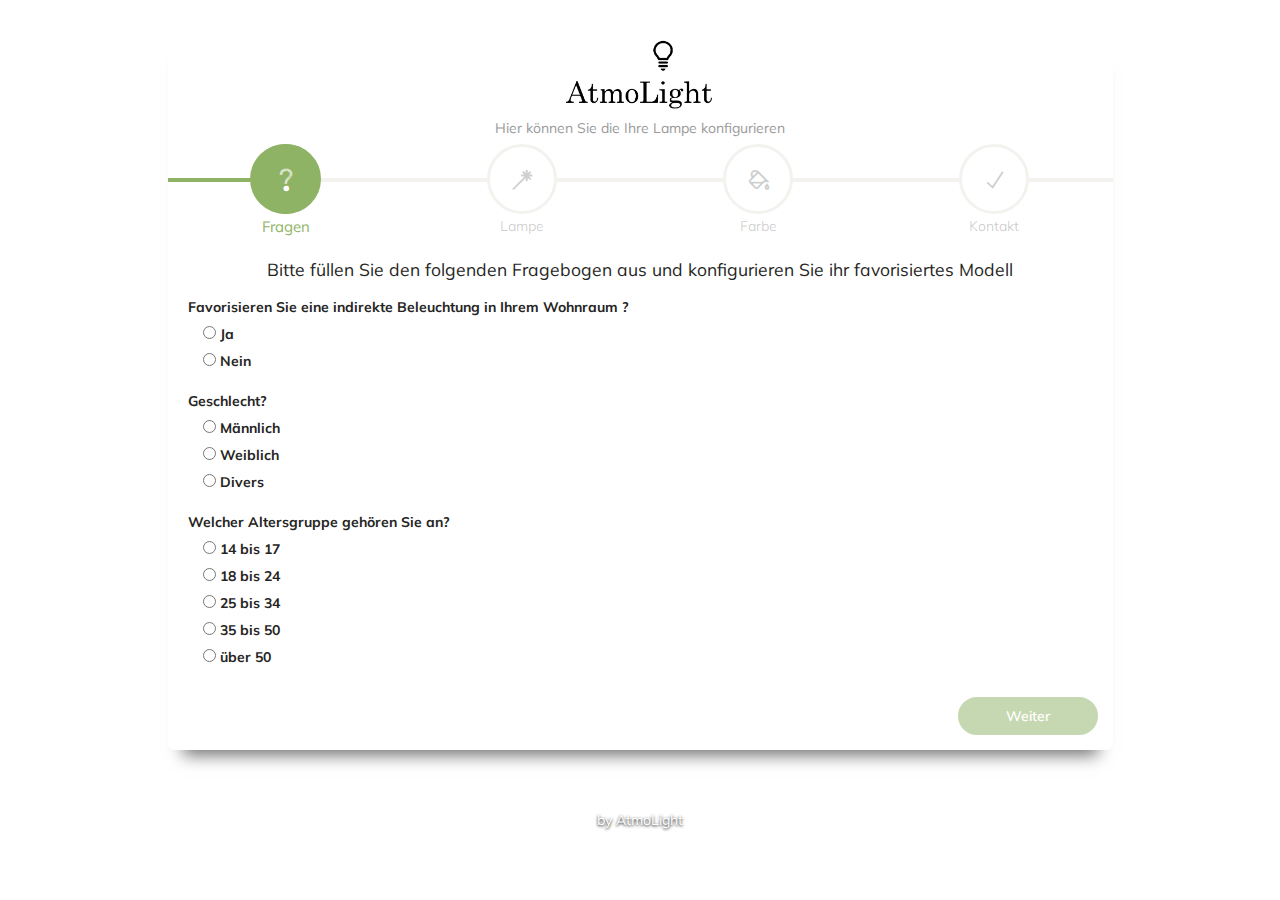
==== commit ef7cb938: "Update workshop.html" ====
--- a/workshop.html
+++ b/workshop.html
@@ -72,7 +72,7 @@
 								</div>
 		                        <div class="tab-content">
     	                        	<div class="tab-pane" id="fragen">
-    	                                <h5 class="info-text">Bitte füllen Sie den folgenden Fragebogen aus und konfigurieren Sie ihr favorisiertes Modell?</h5>
+    	                                <h5 class="info-text">Bitte füllen Sie den folgenden Fragebogen aus und konfigurieren Sie ihr favorisiertes Modell</h5>
     	                                <div class="row">
     	                                    <div class="col-sm-12">
     	                                    	<div class="form-group">
